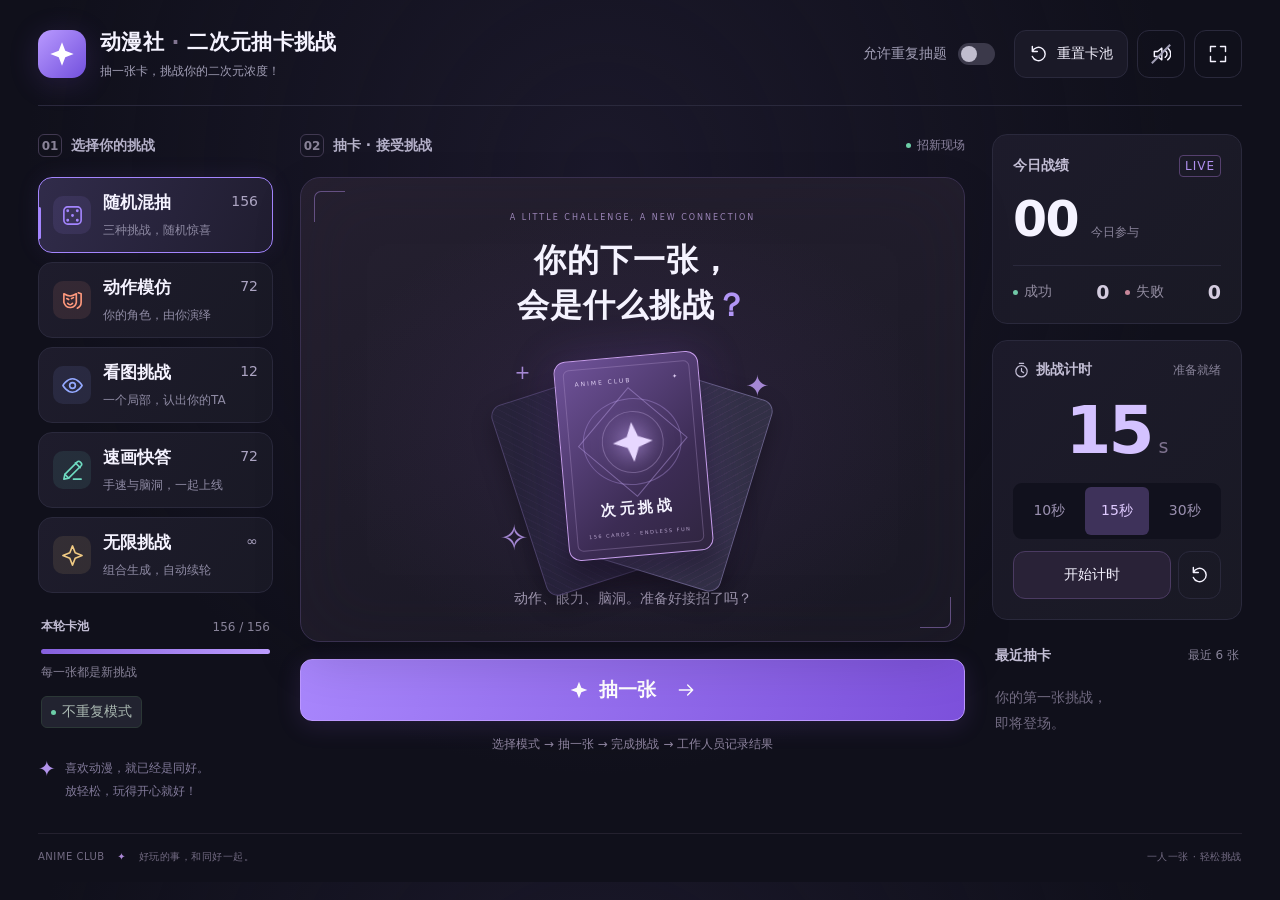
==== github-pages-game/index.html @ 8ce460ad "Add files via upload" ====
<!doctype html>
<html lang="zh-CN">
<head>
  <meta charset="utf-8">
  <meta name="viewport" content="width=device-width, initial-scale=1, viewport-fit=cover">
  <meta name="theme-color" content="#10101b">
  <meta name="description" content="动漫社招新现场抽卡小游戏：156张固定题，1104种组合挑战，自动续轮，离线也能玩。">
  <title>动漫社 · 二次元抽卡挑战</title>
  <link rel="icon" href="data:image/svg+xml,%3Csvg xmlns='http://www.w3.org/2000/svg' viewBox='0 0 64 64'%3E%3Crect width='64' height='64' rx='16' fill='%237c4dff'/%3E%3Cpath d='M32 8 38 26 56 32 38 38 32 56 26 38 8 32 26 26Z' fill='white'/%3E%3C/svg%3E">
  <link rel="stylesheet" href="style.css">
  <script src="cards.js" defer></script>
  <script src="extra-cards.js" defer></script>
  <script src="generator.js" defer></script>
  <script src="engine.js" defer></script>
  <script src="app.js" defer></script>
</head>
<body>
  <svg class="icon-library" xmlns="http://www.w3.org/2000/svg" aria-hidden="true">
    <symbol id="spark" viewBox="0 0 24 24"><path d="m12 2 2.8 7.2L22 12l-7.2 2.8L12 22l-2.8-7.2L2 12l7.2-2.8Z"/></symbol>
    <symbol id="mask" viewBox="0 0 24 24"><path d="M3 5c5 3 8 3 13 0v9c-1 6-10 8-13 0Z"/><path d="m6 10 2 1m3-1 2-1M7 15c2 2 3 2 5 0M18 4l3 1v9c0 3-2 5-4 6"/></symbol>
    <symbol id="eye" viewBox="0 0 24 24"><path d="M2 12s4-7 10-7 10 7 10 7-4 7-10 7S2 12 2 12Z"/><circle cx="12" cy="12" r="3"/></symbol>
    <symbol id="pen" viewBox="0 0 24 24"><path d="m15 4 5 5M3 21l5-1L21 7c2-2-2-6-4-4L4 16Z"/><path d="m4 16 4 4M13 21h8"/></symbol>
    <symbol id="dice" viewBox="0 0 24 24"><rect x="3" y="3" width="18" height="18" rx="4"/><path d="M7 7h.01M17 7h.01M12 12h.01M7 17h.01M17 17h.01" stroke-width="3"/></symbol>
    <symbol id="reset" viewBox="0 0 24 24"><path d="M4 9a8 8 0 1 1 0 6M4 3v6h6"/></symbol>
    <symbol id="clock" viewBox="0 0 24 24"><circle cx="12" cy="13" r="8"/><path d="M12 9v4l3 2M9 2h6"/></symbol>
    <symbol id="check" viewBox="0 0 24 24"><path d="m5 12 4 4L19 6"/></symbol>
    <symbol id="close" viewBox="0 0 24 24"><path d="m6 6 12 12M18 6 6 18"/></symbol>
    <symbol id="sound" viewBox="0 0 24 24"><path d="M4 9h4l5-4v14l-5-4H4ZM17 8c3 2 3 6 0 8M20 5c5 4 5 10 0 14"/></symbol>
    <symbol id="expand" viewBox="0 0 24 24"><path d="M9 3H3v6M15 3h6v6M3 15v6h6M21 15v6h-6"/></symbol>
    <symbol id="arrow" viewBox="0 0 24 24"><path d="M4 12h16m-6-6 6 6-6 6"/></symbol>
  </svg>
  <div class="app-shell">
    <header class="header">
      <div class="brand"><span class="brand-mark"><svg><use href="#spark"/></svg></span><div><h1>动漫社 <span>·</span> 二次元抽卡挑战</h1><p>抽一张卡，挑战你的二次元浓度！</p></div></div>
      <div class="header-actions">
        <label class="repeat-control"><span>允许重复抽题</span><input id="repeat-toggle" type="checkbox"><span class="switch" aria-hidden="true"></span></label>
        <button id="reset-pool" class="subtle"><svg><use href="#reset"/></svg>重置卡池</button>
        <button id="sound-toggle" class="icon-button" aria-label="开启音效" aria-pressed="false"><svg><use href="#sound"/></svg><span class="mute-line"></span></button>
        <button id="fullscreen" class="icon-button" aria-label="全屏显示"><svg><use href="#expand"/></svg></button>
      </div>
    </header>
    <main class="game-layout">
      <aside class="mode-column">
        <div class="section-label"><span class="step">01</span>选择你的挑战</div>
        <div id="modes" class="modes" role="group" aria-label="抽卡模式">
          <button class="mode-button active" data-mode="mix" aria-pressed="true"><span class="mode-icon"><svg><use href="#dice"/></svg></span><span class="mode-copy"><strong>随机混抽</strong><small>三种挑战，随机惊喜</small></span><span class="mode-count" data-count="mix">156</span></button>
          <button class="mode-button" data-mode="action" aria-pressed="false"><span class="mode-icon"><svg><use href="#mask"/></svg></span><span class="mode-copy"><strong>动作模仿</strong><small>你的角色，由你演绎</small></span><span class="mode-count" data-count="action">72</span></button>
          <button class="mode-button" data-mode="image" aria-pressed="false"><span class="mode-icon"><svg><use href="#eye"/></svg></span><span class="mode-copy"><strong>看图挑战</strong><small>一个局部，认出你的TA</small></span><span class="mode-count" data-count="image">12</span></button>
          <button class="mode-button" data-mode="quick" aria-pressed="false"><span class="mode-icon"><svg><use href="#pen"/></svg></span><span class="mode-copy"><strong>速画快答</strong><small>手速与脑洞，一起上线</small></span><span class="mode-count" data-count="quick">72</span></button>
          <button class="mode-button" data-mode="infinite" aria-pressed="false"><span class="mode-icon"><svg><use href="#spark"/></svg></span><span class="mode-copy"><strong>无限挑战</strong><small>组合生成，自动续轮</small></span><span class="mode-count" data-count="infinite">∞</span></button>
        </div>
        <section class="pool-section"><div class="small-heading"><span id="pool-label">本轮卡池</span> <span id="pool-total">156 / 156</span></div><div class="pool-track"><span id="pool-progress"></span></div><p id="pool-note">每一张都是新挑战</p><span id="repeat-status" class="status-chip"><i></i>不重复模式</span></section>
        <div class="welcome-note"><span>✦</span><p>喜欢动漫，就已经是同好。<br>放轻松，玩得开心就好！</p></div>
      </aside>
      <section class="play-column" aria-label="抽卡挑战">
        <div class="play-topline"><span class="section-label"><span class="step">02</span>抽卡 · 接受挑战</span><span class="live-label"><i></i>招新现场</span></div>
        <div id="card-stage" class="card-stage" aria-live="polite">
          <div class="idle-state"><span class="eyebrow">A LITTLE CHALLENGE, A NEW CONNECTION</span><h2>你的下一张，<br>会是什么挑战<span>？</span></h2><div class="deck-art" aria-hidden="true"><div class="deck-card back-one"></div><div class="deck-card back-two"></div><div class="deck-card front"><div class="deck-inner"><span class="deck-top">ANIME CLUB <b>✦</b></span><div class="orbital"><div class="orbital-inner"><svg><use href="#spark"/></svg></div></div><strong>次元挑战</strong><span class="deck-bottom">36 CARDS · ENDLESS FUN</span></div></div><span class="floating-star one">✦</span><span class="floating-star two">✧</span><span class="floating-star three">+</span></div><p class="idle-hint">动作、眼力、脑洞。准备好接招了吗？</p></div>
        </div>
        <div id="result-banner" class="result-banner" hidden></div>
        <div class="primary-row"><button id="reveal-answer" class="reveal-button" hidden><svg><use href="#eye"/></svg>显示答案</button><button id="draw-card" class="draw-button"><svg><use href="#spark"/></svg><span>抽一张</span><svg class="arrow"><use href="#arrow"/></svg></button></div>
        <div id="judge-controls" class="judge-controls" hidden><button id="success" class="success-button"><svg><use href="#check"/></svg>挑战成功</button><button id="failure" class="failure-button"><svg><use href="#close"/></svg>挑战失败</button></div>
        <p id="play-hint" class="play-hint">选择模式 → 抽一张 → 完成挑战 → 工作人员记录结果</p>
      </section>
      <aside class="host-column">
        <section class="panel stats-panel"><div class="small-heading">今日战绩 <span>LIVE</span></div><div class="participant-stat"><strong id="participants">00</strong><span>今日参与</span></div><div class="result-stats"><div><i class="success-dot"></i>成功<strong id="success-count">0</strong></div><div><i class="failure-dot"></i>失败<strong id="failure-count">0</strong></div></div></section>
        <section class="panel timer-panel"><div class="small-heading"><span><svg><use href="#clock"/></svg>挑战计时</span><span id="timer-label">准备就绪</span></div><div id="timer-display" class="timer-display" role="timer" aria-label="剩余15秒">15<span>s</span></div><div id="timer-presets" class="timer-presets" role="group" aria-label="计时时长"><button data-seconds="10" aria-pressed="false">10秒</button><button data-seconds="15" class="selected" aria-pressed="true">15秒</button><button data-seconds="30" aria-pressed="false">30秒</button></div><div class="timer-buttons"><button id="timer-start">开始计时</button><button id="timer-reset" aria-label="重置倒计时"><svg><use href="#reset"/></svg></button></div></section>
        <section class="history-section"><div class="small-heading">最近抽卡 <span>最近 6 张</span></div><ol id="history"><li class="history-empty">你的第一张挑战，<br>即将登场。</li></ol></section>
      </aside>
    </main>
    <footer><span>ANIME CLUB <b>✦</b> 好玩的事，和同好一起。</span><span id="offline-state">一人一张 · 轻松挑战</span></footer>
  </div>
  <dialog id="reset-dialog"><form method="dialog"><span class="dialog-symbol">↻</span><h2>开启新一轮挑战？</h2><p>156 张固定题恢复，组合生成轮次重新开始，当前挑战与最近抽卡清空。今日参与、成功和失败统计保留。</p><div class="dialog-actions"><button value="cancel">继续这轮</button><button id="confirm-reset" value="reset" class="draw-button">重置卡池</button></div></form></dialog>
  <div id="toast" class="toast" role="status"></div>
</body>
</html>
---- github-pages-game/style.css ----
:root {
  color-scheme:dark;
  --bg:#10101b;
  --panel:#191925;
  --line:#2a293c;
  --text:#f5f3ff;
  --muted:#a19eB5;
  --purple:#a485ff;
  --accent:#a485ff;
  --action:#ff997d;
  --image:#94a9ff;
  --quick:#6edac0;
  font-family:system-ui,-apple-system,"Segoe UI","Microsoft YaHei",sans-serif
}

* {
  box-sizing:border-box
}

body {
  margin:0;
  background:radial-gradient(ellipse at 47% 20%,#25203980,transparent 60%),var(--bg);
  color:var(--text)
}

button,input {
  font:inherit
}

button {
  color:inherit;
  cursor:pointer;
  touch-action:manipulation;
  user-select:none;
  min-height:48px;
  border:1px solid var(--line);
  background:var(--panel);
  border-radius:12px;
  transition:background .18s,transform .18s,border-color .18s
}

button:active:not(:disabled) {
  transform:scale(.975)
}

button:focus-visible,input:focus-visible+.switch {
  outline:3px solid #d1bfff;
  outline-offset:4px
}

button:disabled {
  opacity:.42;
  cursor:default
}

button svg,.small-heading svg {
  width:20px;
  height:20px;
  fill:none;
  stroke:currentColor;
  stroke-width:1.7;
  stroke-linecap:round;
  stroke-linejoin:round;
  flex:none
}

svg {
  width:24px;
  height:24px
}

.icon-library {
  display:none
}

[hidden] {
  display:none!important
}

.app-shell {
  max-width:1600px;
  margin:auto;
  padding:28px 38px 18px
}

.header {
  display:flex;
  justify-content:space-between;
  align-items:center;
  gap:20px;
  padding-bottom:25px;
  border-bottom:1px solid var(--line)
}

.brand {
  display:flex;
  align-items:center;
  gap:14px
}

.brand-mark {
  width:48px;
  height:48px;
  border-radius:14px;
  background:linear-gradient(135deg,#b99aff,#7250dd);
  display:grid;
  place-items:center;
  box-shadow:0 5px 30px #8957e72e
}

.brand-mark svg {
  fill:white;
  stroke:none;
  width:28px;
  height:28px
}

h1 {
  font-size:21px;
  font-weight:700;
  letter-spacing:.3px;
  margin:0
}

h1 span {
  color:#817490
}

.brand p {
  font-size:13px;
  color:var(--muted);
  margin:7px 0 0
}

.header-actions {
  display:flex;
  align-items:center;
  gap:9px
}

.repeat-control {
  display:flex;
  align-items:center;
  gap:11px;
  font-size:13px;
  color:var(--muted);
  min-height:48px;
  padding:0 10px;
  cursor:pointer
}

.repeat-control input {
  position:absolute;
  opacity:0;
  width:1px;
  height:1px
}

.switch {
  width:37px;
  height:22px;
  border-radius:20px;
  background:#3b394a;
  position:relative
}

.switch:after {
  content:"";
  width:16px;
  height:16px;
  position:absolute;
  top:3px;
  left:3px;
  border-radius:50%;
  background:#c0bdce;
  transition:transform .2s
}

.repeat-control input:checked+.switch {
  background:#8c65ed
}

.repeat-control input:checked+.switch:after {
  transform:translateX(15px);
  background:#fff
}

.subtle {
  display:flex;
  align-items:center;
  justify-content:center;
  gap:8px;
  padding:0 14px;
  font-size:13px;
  background:#1a1927
}

.icon-button {
  width:48px;
  display:grid;
  place-items:center;
  background:transparent;
  position:relative
}

.mute-line {
  position:absolute;
  width:26px;
  height:2px;
  background:var(--muted);
  transform:rotate(-45deg)
}

.game-layout {
  display:grid;
  grid-template-columns:235px minmax(0,1fr) 250px;
  gap:27px;
  padding-top:28px
}

.section-label {
  color:#b4b0c8;
  font-size:13px;
  display:flex;
  align-items:center;
  gap:9px;
  font-weight:600
}

.step {
  font-size:11px;
  color:#898398;
  border:1px solid #413951;
  width:24px;
  height:23px;
  border-radius:6px;
  display:grid;
  place-items:center;
  font-variant-numeric:tabular-nums
}

.modes {
  display:grid;
  gap:12px;
  margin-top:20px
}

.mode-button {
  display:flex;
  align-items:center;
  gap:12px;
  position:relative;
  min-height:92px;
  text-align:left;
  padding:16px 14px;
  background:linear-gradient(125deg,#1e1c2c,#191925);
  border-radius:14px;
  --mode:var(--purple)
}

.mode-button[data-mode=action] {
  --mode:var(--action)
}

.mode-button[data-mode=image] {
  --mode:var(--image)
}

.mode-button[data-mode=quick] {
  --mode:var(--quick)
}

.mode-button[data-mode=infinite] {
  --mode:#f0ca83
}

/* 第五个模式保持横屏操作区紧凑，竖屏则占一整行。 */
@media(min-width:761px) and (orientation:landscape) {
  .modes { gap:9px; }
  .mode-button { min-height:76px; padding:12px 14px; }
}

.mode-button.active {
  border-color:var(--mode);
  background:linear-gradient(110deg,color-mix(in srgb,var(--mode) 17%,#191925),#201d30);
  box-shadow:0 0 24px color-mix(in srgb,var(--mode) 8%,transparent)
}

.mode-button.active:before {
  content:"";
  position:absolute;
  left:-1px;
  top:29px;
  height:32px;
  width:3px;
  background:var(--mode);
  border-radius:2px
}

.mode-icon {
  color:var(--mode);
  width:38px;
  height:38px;
  display:grid;
  place-items:center;
  border-radius:10px;
  background:color-mix(in srgb,var(--mode) 10%,transparent);
  flex:none
}

.mode-icon svg {
  width:23px;
  height:23px
}

.mode-copy {
  flex:1;
  min-width:0
}

.mode-copy strong {
  display:block;
  font-size:17px;
  font-weight:650
}

.mode-copy small {
  display:block;
  color:#8f8ba4;
  font-size:11px;
  margin-top:7px;
  white-space:nowrap
}

.mode-count {
  align-self:flex-start;
  color:#aca4c2;
  font-size:12px;
  padding-top:3px
}

.pool-section {
  padding:25px 3px 0
}

.small-heading {
  display:flex;
  justify-content:space-between;
  align-items:center;
  font-size:13px;
  font-weight:600;
  gap:8px;
  color:#c3bed5
}

.small-heading>span:last-child {
  font-size:11px;
  font-weight:400;
  color:#888399
}

.pool-track {
  height:5px;
  background:#292536;
  border-radius:9px;
  overflow:hidden;
  margin:14px 0 10px
}

.pool-track span {
  display:block;
  width:100%;
  height:100%;
  background:linear-gradient(90deg,#8560dd,#bd9dff);
  transition:width .25s
}

.pool-section p {
  font-size:11px;
  color:#868197;
  margin:0 0 15px
}

.status-chip {
  display:inline-flex;
  align-items:center;
  gap:6px;
  background:#222330;
  color:#a9b7b0;
  font-size:11px;
  padding:6px 9px;
  border:1px solid #2b3836;
  border-radius:6px
}

.status-chip i,.live-label i {
  width:5px;
  height:5px;
  border-radius:50%;
  background:#6ccea7
}

.welcome-note {
  display:flex;
  align-items:flex-start;
  gap:9px;
  margin-top:29px;
  color:#827a9a
}

.welcome-note>span {
  color:#b293eb;
  font-size:21px
}

.welcome-note p {
  font-size:11px;
  line-height:1.9;
  margin:0
}

.play-column {
  min-width:0
}

.play-topline {
  display:flex;
  justify-content:space-between;
  align-items:center;
  margin-bottom:20px
}

.live-label {
  font-size:11px;
  display:flex;
  align-items:center;
  gap:6px;
  color:#8c849f
}

.card-stage {
  position:relative;
  min-height:465px;
  border:1px solid #39304f;
  border-radius:20px;
  overflow:hidden;
  background:radial-gradient(ellipse at 50% 55%,#50337040,transparent 65%),linear-gradient(160deg,#252030,#191824);
  box-shadow:inset 0 0 70px #281e332a,0 20px 50px #0002
}

.card-stage:before,.card-stage:after {
  content:"";
  position:absolute;
  width:30px;
  height:30px;
  border-color:#8065a7;
  border-style:solid;
  pointer-events:none;
  opacity:.7
}

.card-stage:before {
  left:13px;
  top:13px;
  border-width:1px 0 0 1px;
  border-radius:7px 0 0
}

.card-stage:after {
  right:13px;
  bottom:13px;
  border-width:0 1px 1px 0;
  border-radius:0 0 7px
}

.idle-state {
  text-align:center;
  padding:27px 20px 19px
}

.eyebrow {
  font-size:8px;
  color:#9b85b7;
  letter-spacing:2px
}

.idle-state h2 {
  font-size:32px;
  line-height:1.4;
  letter-spacing:1px;
  font-weight:750;
  margin:14px 0 0
}

.idle-state h2 span {
  color:#b296f6
}

.deck-art {
  height:230px;
  width:320px;
  position:relative;
  margin:14px auto 2px;
  max-width:100%
}

.deck-card {
  width:145px;
  height:200px;
  position:absolute;
  left:calc(50% - 72px);
  top:14px;
  border-radius:12px;
  border:1px solid #7656a0;
  background:linear-gradient(145deg,#53406a,#2c243d);
  box-shadow:0 10px 25px #0005
}

.back-one {
  transform:rotate(-18deg) translate(-51px,10px);
  border-color:#4b4068;
  background:repeating-linear-gradient(45deg,#27233a,#27233a 5px,#2c2640 5px,#2c2640 6px)
}

.back-two {
  transform:rotate(17deg) translate(48px,8px);
  border-color:#676087;
  background:repeating-linear-gradient(-45deg,#323046,#323046 5px,#3b344e 5px,#3b344e 6px)
}

.front {
  transform:rotate(-5deg);
  background:linear-gradient(140deg,#70539b,#3c2c54 65%,#2f253f);
  border-color:#c69cec;
  box-shadow:0 5px 45px #905ada40,0 15px 25px #0007
}

.deck-inner {
  border:1px solid #b69bd355;
  margin:8px;
  height:calc(100% - 16px);
  border-radius:6px;
  padding:10px;
  display:flex;
  align-items:center;
  flex-direction:column
}

.deck-top {
  font-size:6px;
  letter-spacing:2px;
  display:flex;
  justify-content:space-between;
  width:100%;
  color:#decef2
}

.orbital {
  width:99px;
  height:99px;
  border:1px solid #c4a4f755;
  border-radius:50%;
  display:grid;
  place-items:center;
  margin:15px 0 5px;
  position:relative
}

.orbital:before {
  content:"";
  width:76px;
  height:76px;
  border:1px solid #b79be377;
  position:absolute;
  transform:rotate(45deg)
}

.orbital-inner {
  width:62px;
  height:62px;
  border:1px solid #c8b2e455;
  border-radius:50%;
  display:grid;
  place-items:center
}

.orbital svg {
  width:48px;
  height:48px;
  fill:#e7d7ff;
  filter:drop-shadow(0 0 12px #cfadff)
}

.deck-inner>strong {
  font-size:15px;
  letter-spacing:4px;
  margin-top:9px
}

.deck-bottom {
  font-size:5px;
  letter-spacing:1.5px;
  margin-top:12px;
  color:#b6a3cc
}

.floating-star {
  position:absolute;
  color:#a588d4
}

.floating-star.one {
  top:27px;
  right:23px;
  font-size:29px
}

.floating-star.two {
  bottom:14px;
  left:27px;
  font-size:35px
}

.floating-star.three {
  top:19px;
  left:42px;
  font-size:19px
}

.idle-hint {
  font-size:12px;
  color:#a49bb4;
  margin:10px 0 0
}

.primary-row {
  display:flex;
  gap:12px;
  margin-top:17px
}

.draw-button {
  display:flex;
  justify-content:center;
  align-items:center;
  gap:10px;
  background:linear-gradient(105deg,#a886fc,#7c50db);
  border:1px solid #bc98ff;
  color:white;
  font-weight:700;
  font-size:19px;
  height:62px;
  box-shadow:0 5px 24px #9760ed25;
  flex:1
}

.draw-button svg:first-child {
  fill:#fff;
  stroke:none
}

.draw-button .arrow {
  margin-left:10px
}

.reveal-button {
  min-height:62px;
  display:flex;
  align-items:center;
  justify-content:center;
  gap:8px;
  padding:0 20px;
  font-weight:600;
  font-size:17px;
  background:#34334f;
  border-color:#8985bb;
  flex:1
}

.judge-controls {
  display:flex;
  gap:12px;
  margin-top:12px
}

.judge-controls button {
  flex:1;
  display:flex;
  align-items:center;
  justify-content:center;
  gap:8px;
  height:52px;
  font-size:15px
}

.success-button {
  color:#83ddbb;
  border-color:#3f665d;
  background:#20312e
}

.failure-button {
  color:#d8a5b1;
  background:#31252d;
  border-color:#60404e
}

.play-hint {
  font-size:11px;
  line-height:1.8;
  color:#8d839e;
  text-align:center;
  margin:13px 0 0
}

.panel {
  border:1px solid var(--line);
  background:linear-gradient(135deg,#1d1b2b,#191924);
  border-radius:15px;
  padding:20px
}

.participant-stat {
  display:flex;
  align-items:baseline;
  gap:13px;
  margin:15px 0 17px
}

.participant-stat strong {
  font-size:49px;
  font-weight:650;
  line-height:1.15;
  font-variant-numeric:tabular-nums;
  letter-spacing:-1.5px
}

.participant-stat span {
  font-size:12px;
  color:#8b859c
}

.stats-panel .small-heading>span {
  color:#b090ee;
  border:1px solid #55406e;
  padding:3px 5px;
  font-size:8px;
  letter-spacing:1px;
  border-radius:4px
}

.result-stats {
  display:flex;
  border-top:1px solid var(--line);
  padding-top:15px;
  gap:15px
}

.result-stats>div {
  display:flex;
  align-items:center;
  gap:6px;
  font-size:12px;
  color:#918b9f;
  flex:1
}

.result-stats strong {
  color:#d4ccdf;
  font-size:19px;
  margin-left:auto
}

.success-dot,.failure-dot {
  width:5px;
  height:5px;
  background:#71c9a7;
  border-radius:50%
}

.failure-dot {
  background:#c8879a
}

.timer-panel {
  margin-top:16px
}

.timer-panel .small-heading>span:first-child {
  display:flex;
  align-items:center;
  gap:6px;
  font-size:13px;
  font-weight:600;
  color:#c3bed5
}

.timer-panel .small-heading svg {
  width:17px;
  height:17px
}

.timer-display {
  text-align:center;
  font-size:66px;
  line-height:1.2;
  margin:12px 0;
  color:#d4c2ff;
  font-weight:550;
  letter-spacing:-3px;
  font-variant-numeric:tabular-nums
}

.timer-display>span {
  font-size:19px;
  letter-spacing:0;
  color:#7f738f;
  margin-left:7px;
  font-weight:400
}

.timer-presets {
  display:flex;
  background:#11111d;
  padding:4px;
  border-radius:9px;
  gap:3px
}

.timer-presets button {
  flex:1;
  min-height:43px;
  border:none;
  background:transparent;
  font-size:12px;
  color:#9a90af;
  border-radius:6px
}

.timer-presets button.selected {
  background:#3e325a;
  color:#dfcaff
}

.timer-buttons {
  display:flex;
  gap:7px;
  margin-top:12px
}

.timer-buttons button:first-child {
  flex:1;
  background:#292237;
  border-color:#4b3b62;
  font-size:13px
}

.timer-buttons button:last-child {
  width:43px;
  display:grid;
  place-items:center;
  background:transparent
}

.timer-panel.time-up {
  border-color:#eaaa78;
  background:#35251f
}

.time-up .timer-display {
  color:#ffc08e
}

.history-section {
  margin-top:27px;
  padding:0 3px
}

.history-section ol {
  list-style:none;
  padding:0;
  margin:16px 0 0
}

.history-section li {
  padding:9px 0;
  border-bottom:1px solid #25222f;
  display:flex;
  gap:9px;
  align-items:center;
  font-size:11px;
  color:#b4aabd
}

.history-section .history-empty {
  display:block;
  border:none;
  line-height:1.9;
  color:#716a81;
  padding-top:3px
}

.history-dot {
  width:6px;
  height:6px;
  border-radius:50%;
  flex:none
}

.history-info {
  min-width:0;
  flex:1
}

.history-info strong {
  font-weight:500;
  display:block;
  white-space:nowrap;
  overflow:hidden;
  text-overflow:ellipsis
}

.history-info small {
  font-size:9px;
  color:#716b82;
  display:block;
  margin-top:3px
}

.history-result {
  font-size:11px;
  color:#8f849f
}

.challenge-card {
  padding:24px 26px;
  min-height:465px;
  display:flex;
  flex-direction:column
}

.card-meta {
  display:flex;
  justify-content:space-between;
  align-items:center;
  color:var(--accent);
  font-size:12px
}

.card-type {
  display:flex;
  align-items:center;
  gap:8px;
  background:color-mix(in srgb,var(--accent) 9%,transparent);
  border:1px solid color-mix(in srgb,var(--accent) 30%,transparent);
  border-radius:7px;
  padding:7px 9px
}

.card-type svg {
  width:17px;
  height:17px;
  stroke:currentColor;
  fill:none;
  stroke-width:1.7;
  stroke-linecap:round;
  stroke-linejoin:round
}

.card-id {
  color:#877b99;
  letter-spacing:2px;
  font-family:ui-monospace,monospace
}

.task-body {
  flex:1;
  display:flex;
  flex-direction:column;
  justify-content:center;
  align-items:center;
  text-align:center;
  padding:20px 5px
}

.task-symbol {
  color:var(--accent);
  border:1px solid color-mix(in srgb,var(--accent) 25%,transparent);
  background:color-mix(in srgb,var(--accent) 8%,transparent);
  width:82px;
  height:82px;
  border-radius:22px;
  display:grid;
  place-items:center;
  margin-bottom:22px;
  transform:rotate(-5deg)
}

.task-symbol svg {
  width:43px;
  height:43px;
  stroke:currentColor;
  fill:none;
  stroke-width:1.3;
  stroke-linecap:round;
  stroke-linejoin:round
}

.task-body h2 {
  font-size:32px;
  margin:0 0 20px;
  color:#f5efff;
  line-height:1.3
}

.task-body p {
  font-size:22px;
  line-height:1.7;
  color:#d1c7dd;
  max-width:560px;
  margin:0
}

.card-bottom {
  border-top:1px solid #47395170;
  padding-top:15px;
  display:flex;
  justify-content:space-between;
  gap:10px;
  font-size:12px;
  color:#a091b1
}

.image-card {
  padding-bottom:17px
}

.image-card h2 {
  font-size:25px;
  text-align:center;
  margin:16px 0 12px
}

.image-frame {
  height:294px;
  border:1px solid #51456a;
  border-radius:12px;
  overflow:hidden;
  display:grid;
  place-items:center;
  background:radial-gradient(ellipse,#494058,#252030);
  position:relative
}

.image-frame img {
  display:block;
  width:100%;
  height:100%;
  object-fit:contain;
  min-height:0
}

.image-frame.guess img {
  object-fit:cover
}

.image-caption {
  text-align:center;
  color:#aea0be;
  font-size:13px;
  margin:12px 0 0
}

.image-error {
  padding:24px;
  font-size:17px;
  text-align:center;
  line-height:1.7
}

.result-banner {
  border:1px solid #426457;
  background:#213a30;
  color:#b1efd2;
  text-align:center;
  padding:12px;
  border-radius:10px;
  font-size:15px;
  margin-top:12px
}

.result-banner.failed {
  background:#352932;
  border-color:#634552;
  color:#edc0cb
}

.exhausted-state {
  min-height:465px;
  display:flex;
  flex-direction:column;
  align-items:center;
  justify-content:center;
  padding:35px 25px;
  text-align:center
}

.exhausted-state>span {
  font-size:60px;
  color:#b497e7
}

.exhausted-state h2 {
  font-size:27px;
  margin:18px 0
}

.exhausted-state p {
  font-size:16px;
  color:#aaa0bc;
  line-height:1.9;
  margin:0
}

.exhausted-actions {
  display:flex;
  flex-wrap:wrap;
  gap:10px;
  justify-content:center;
  margin-top:22px
}

.exhausted-actions button {
  padding:0 17px;
  background:#332841;
  border-color:#755891
}

.dealing {
  animation:deal .48s ease-out
}

.revealing {
  animation:reveal .35s ease-out
}

@keyframes deal {
  0% {
    opacity:.3;
    transform:perspective(1000px) rotateY(70deg) scale(.94)
  }

  100% {
    opacity:1;
    transform:perspective(1000px) rotateY(0) scale(1)
  }

}

@keyframes reveal {
  from {
    opacity:.4;
    transform:scale(.975)
  }

  to {
    opacity:1;
    transform:scale(1)
  }

}

footer {
  display:flex;
  justify-content:space-between;
  gap:10px;
  border-top:1px solid #24212f;
  margin-top:30px;
  padding-top:16px;
  font-size:10px;
  color:#736b83;
  letter-spacing:.5px
}

footer b {
  color:#ac88d6;
  margin:0 9px
}

dialog {
  background:#211c2d;
  color:var(--text);
  border:1px solid #72598d;
  border-radius:18px;
  padding:30px;
  max-width:460px;
  width:calc(100% - 32px);
  box-shadow:0 20px 80px #0008
}

dialog::backdrop {
  background:#06030dcc;
  backdrop-filter:blur(5px)
}

dialog h2 {
  font-size:23px;
  margin:12px 0
}

dialog p {
  font-size:15px;
  line-height:1.8;
  color:#b9acc9
}

.dialog-symbol {
  font-size:36px;
  color:#be9bea
}

.dialog-actions {
  display:flex;
  gap:12px;
  margin-top:23px
}

.dialog-actions button {
  flex:1;
  min-height:51px;
  font-size:15px;
  height:auto
}

.toast {
  position:fixed;
  bottom:25px;
  left:50%;
  transform:translate(-50%,20px);
  max-width:calc(100% - 32px);
  background:#41354e;
  border:1px solid #8a6b9e;
  border-radius:12px;
  padding:13px 24px;
  font-size:14px;
  box-shadow:0 6px 25px #0005;
  opacity:0;
  pointer-events:none;
  transition:opacity .2s,transform .2s;
  text-align:center;
  z-index:20
}

.toast.visible {
  opacity:1;
  transform:translate(-50%,0)
}

@media(min-width:1400px) {
  .game-layout {
    grid-template-columns:265px minmax(0,1fr) 275px;
    gap:32px
  }

  .card-stage,.challenge-card {
    min-height:520px
  }

  .idle-state {
    padding-top:38px
  }

  .idle-state h2 {
    font-size:38px
  }

  .deck-art {
    margin-top:26px;
    height:250px
  }

  .deck-card {
    width:160px;
    height:220px;
    left:calc(50% - 80px)
  }

  .orbital {
    margin-top:22px
  }

  .image-frame {
    height:348px
  }

}

@media(max-width:1150px) {
  .app-shell {
    padding:22px 22px 16px
  }

  .game-layout {
    grid-template-columns:190px minmax(0,1fr) 210px;
    gap:18px
  }

  .header {
    gap:12px
  }

  h1 {
    font-size:18px
  }

  .header-actions {
    gap:6px
  }

  .repeat-control {
    font-size:11px;
    padding:0 4px;
    gap:7px
  }

  .subtle {
    padding:0 10px;
    font-size:12px
  }

  .icon-button {
    width:43px
  }

  .mode-button {
    padding:14px 10px;
    gap:8px;
    min-height:90px
  }

  .mode-icon {
    width:31px;
    height:35px
  }

  .mode-copy strong {
    font-size:16px
  }

  .mode-copy small {
    font-size:10px
  }

  .panel {
    padding:16px
  }

  .card-stage,.challenge-card {
    min-height:442px
  }

  .idle-state h2 {
    font-size:29px
  }

  .idle-state {
    padding-top:24px
  }

  .eyebrow {
    font-size:7px;
    letter-spacing:1.3px
  }

  .deck-art {
    height:218px
  }

  .challenge-card {
    padding:20px
  }

  .task-body p {
    font-size:21px
  }

  .image-frame {
    height:273px
  }

  .card-bottom {
    font-size:11px
  }

  .timer-display {
    font-size:58px
  }

  .history-section {
    margin-top:23px
  }

}

@media(max-width:950px) {
  .game-layout {
    grid-template-columns:170px minmax(0,1fr) 185px;
    gap:13px
  }

  .app-shell {
    padding:18px 16px 12px
  }

  .brand-mark {
    width:40px;
    height:40px
  }

  .brand {
    gap:10px
  }

  h1 {
    font-size:16px
  }

  .brand p {
    font-size:11px
  }

  .header-actions {
    gap:4px
  }

  .repeat-control>span:first-child {
    max-width:48px;
    line-height:1.4
  }

  .subtle {
    font-size:11px
  }

  .mode-copy small {
    white-space:normal;
    line-height:1.5
  }

  .mode-button {
    gap:6px
  }

  .mode-count {
    font-size:10px
  }

  .play-topline .section-label {
    font-size:11px
  }

  .live-label {
    font-size:10px
  }

  .idle-state h2 {
    font-size:26px
  }

  .idle-state {
    padding-left:12px;
    padding-right:12px
  }

  .deck-art {
    width:280px
  }

  .small-heading {
    font-size:12px
  }

  .panel {
    padding:13px
  }

  .participant-stat strong {
    font-size:45px
  }

  .participant-stat {
    gap:8px
  }

  .participant-stat span {
    font-size:10px
  }

  .timer-panel .small-heading>span:first-child {
    font-size:11px
  }

  .timer-panel .small-heading>span:last-child {
    font-size:9px
  }

  .card-bottom {
    flex-wrap:wrap
  }

  .task-body h2 {
    font-size:28px
  }

  .task-body p {
    font-size:20px
  }

  .reveal-button {
    font-size:15px;
    padding:0 10px
  }

  .draw-button {
    font-size:17px
  }

  .judge-controls {
    gap:8px
  }

  .judge-controls button {
    font-size:13px
  }

}

@media(max-width:760px), (orientation:portrait) and (max-width:1100px) {
  .header {
    flex-wrap:wrap;
    padding-bottom:17px
  }

  .brand {
    width:100%
  }

  h1 {
    font-size:20px
  }

  .header-actions {
    width:100%;
    justify-content:flex-end;
    gap:8px
  }

  .repeat-control {
    margin-right:auto;
    font-size:12px
  }

  .repeat-control>span:first-child {
    max-width:none
  }

  .game-layout {
    grid-template-columns:minmax(0,1fr);
    padding-top:20px;
    gap:20px
  }

  .mode-column {
    display:contents
  }

  .modes {
    grid-template-columns:repeat(2,minmax(0,1fr));
    gap:9px;
    margin-top:0
  }

  .mode-button {
    min-height:75px;
    padding:12px;
    gap:10px
  }

  .mode-copy strong {
    font-size:17px
  }

  .mode-copy small {
    font-size:11px
  }

  .mode-count {
    font-size:12px
  }

  .mode-icon {
    width:36px
  }

  .mode-column>.section-label {
    margin-bottom:-7px
  }

  .pool-section {
    padding:0;
    display:flex;
    align-items:center;
    gap:12px;
    flex-wrap:wrap;
    margin-top:-8px
  }

  .pool-section .small-heading {
    gap:8px
  }

  .pool-track {
    flex:1;
    min-width:40px;
    margin:0
  }

  .pool-section p {
    display:none
  }

  .welcome-note {
    display:none
  }

  .play-topline {
    margin-bottom:12px
  }

  .card-stage,.challenge-card {
    min-height:455px
  }

  .idle-state {
    padding-top:25px
  }

  .idle-state h2 {
    font-size:32px
  }

  .eyebrow {
    font-size:8px
  }

  .deck-art {
    margin-top:14px
  }

  .primary-row {
    margin-top:12px
  }

  .draw-button,.reveal-button {
    height:60px;
    font-size:18px
  }

  .judge-controls button {
    font-size:16px;
    height:54px
  }

  .host-column {
    display:grid;
    grid-template-columns:1fr 1fr;
    gap:12px;
    align-items:start
  }

  .timer-panel {
    margin-top:0
  }

  .stats-panel {
    height:100%
  }

  .history-section {
    grid-column:1/-1;
    margin-top:8px
  }

  .history-section ol {
    display:grid;
    grid-template-columns:1fr 1fr;
    gap:0 18px;
    margin-top:10px
  }

  .panel {
    padding:17px
  }

  .participant-stat {
    flex-direction:column;
    gap:4px;
    margin-top:28px;
    margin-bottom:24px
  }

  .participant-stat strong {
    font-size:55px
  }

  .participant-stat span {
    font-size:12px
  }

  .result-stats {
    margin-top:25px;
    gap:10px
  }

  .timer-panel .small-heading>span:first-child {
    font-size:12px
  }

  .timer-display {
    font-size:58px
  }

  .image-frame {
    height:292px
  }

  .image-card h2 {
    font-size:25px
  }

  .task-body h2 {
    font-size:31px
  }

  .task-body p {
    font-size:23px
  }

  .card-bottom {
    font-size:12px
  }

  footer {
    font-size:9px;
    line-height:1.8;
    align-items:center;
    margin-top:22px
  }

  footer span:last-child {
    white-space:nowrap
  }

}

@media(max-width:390px) {
  .app-shell {
    padding:14px 12px
  }

  .mode-button {
    gap:7px;
    padding:10px
  }

  .mode-copy small {
    font-size:10px
  }

  .mode-copy strong {
    font-size:16px
  }

  .mode-icon {
    width:29px
  }

  .panel {
    padding:12px
  }

  .idle-state h2 {
    font-size:29px
  }

  h1 {
    font-size:18px
  }

  .subtle {
    padding:0 9px
  }

  .header-actions {
    gap:5px
  }

  .task-body p {
    font-size:21px
  }

  .draw-button {
    font-size:17px
  }

  .timer-panel .small-heading>span:last-child {
    font-size:8px
  }

  .result-stats {
    gap:8px
  }

  .result-stats>div {
    font-size:11px
  }

}

@media(prefers-reduced-motion:reduce) {
  *,*:before,*:after {
    animation:none!important;
    transition:none!important
  }

}

/* 现场使用：常用标签更清楚，所有计时触控目标至少 48px。 */
.section-label,.small-heading,.repeat-control,.subtle,.timer-buttons button:first-child,.timer-panel .small-heading>span:first-child {
  font-size:14px
}

.mode-copy small,.pool-section p,.pool-section .small-heading>span,.small-heading>span:last-child,.live-label,.participant-stat span,.timer-panel .small-heading>span:last-child,.play-hint,.welcome-note p,.history-info small,.brand p {
  font-size:12px
}

.mode-copy small {
  white-space:normal;
  line-height:1.5
}

.status-chip,.timer-presets button,.result-stats>div,.card-meta,.image-caption,.history-section li {
  font-size:14px
}

.timer-presets button,.timer-buttons button:last-child {
  min-height:48px
}

.card-bottom {
  font-size:13px
}

.image-caption {
  line-height:1.5
}

.toast {
  font-size:16px
}

.deck-art {
  margin-bottom:18px
}

.idle-hint {
  font-size:14px
}

.history-section li {
  padding:10px 0
}

.step {
  font-size:12px
}

.mode-count {
  font-size:14px
}

.image-frame.guess img {
  object-fit:contain
}

@media(min-width:761px) and (orientation:landscape) and (max-height:820px) {
  .app-shell {
    padding-top:16px
  }

  .header {
    padding-bottom:16px
  }

  .game-layout {
    padding-top:20px
  }

  .card-stage,.challenge-card,.exhausted-state {
    min-height:390px
  }

  .idle-state {
    padding-top:19px
  }

  .idle-state h2 {
    font-size:27px;
    margin-top:10px
  }

  .deck-art {
    height:195px;
    margin-top:6px;
    margin-bottom:9px
  }

  .deck-card {
    height:180px;
    width:133px;
    left:calc(50% - 66px)
  }

  .deck-inner {
    padding:9px
  }

  .orbital {
    width:85px;
    height:85px;
    margin-top:12px
  }

  .orbital:before {
    width:65px;
    height:65px
  }

  .deck-inner>strong {
    font-size:13px;
    margin-top:4px
  }

  .deck-bottom {
    margin-top:7px
  }

  .image-frame {
    height:235px
  }

  .image-card h2 {
    margin:12px 0 10px
  }

  .challenge-card {
    padding-top:18px;
    padding-bottom:18px
  }

  .task-symbol {
    width:65px;
    height:65px;
    margin-bottom:17px
  }

  .task-body {
    padding:12px 0
  }

  .task-body h2 {
    font-size:29px;
    margin-bottom:15px
  }

  .task-body p {
    font-size:22px
  }

  .primary-row {
    margin-top:12px
  }

  .draw-button,.reveal-button {
    height:56px;
    min-height:56px
  }

  .play-hint {
    margin-top:9px
  }

  .mode-button {
    min-height:83px
  }

  .pool-section {
    padding-top:20px
  }

  .welcome-note {
    margin-top:19px
  }

  footer {
    margin-top:20px
  }

  .timer-display {
    font-size:54px;
    margin:9px 0
  }

  .participant-stat strong {
    font-size:43px
  }

  .panel {
    padding:15px
  }

  .history-section {
    margin-top:20px
  }

  .history-section li {
    padding:7px 0
  }

}

@media(max-width:760px), (orientation:portrait) and (max-width:1100px) {
  .card-stage,.challenge-card {
    min-height:455px
  }

  .image-frame {
    height:292px
  }

  .task-body p {
    font-size:23px
  }

  .host-column .small-heading>span:last-child {
    font-size:11px
  }

  .timer-panel .small-heading>span:first-child {
    font-size:13px
  }

  .header-actions .subtle {
    font-size:13px
  }

  .timer-buttons button:first-child {
    font-size:14px
  }

  .pool-section .small-heading {
    font-size:13px
  }

  .status-chip {
    font-size:12px
  }

  .section-label {
    font-size:14px
  }

  .welcome-note {
    display:none
  }

}
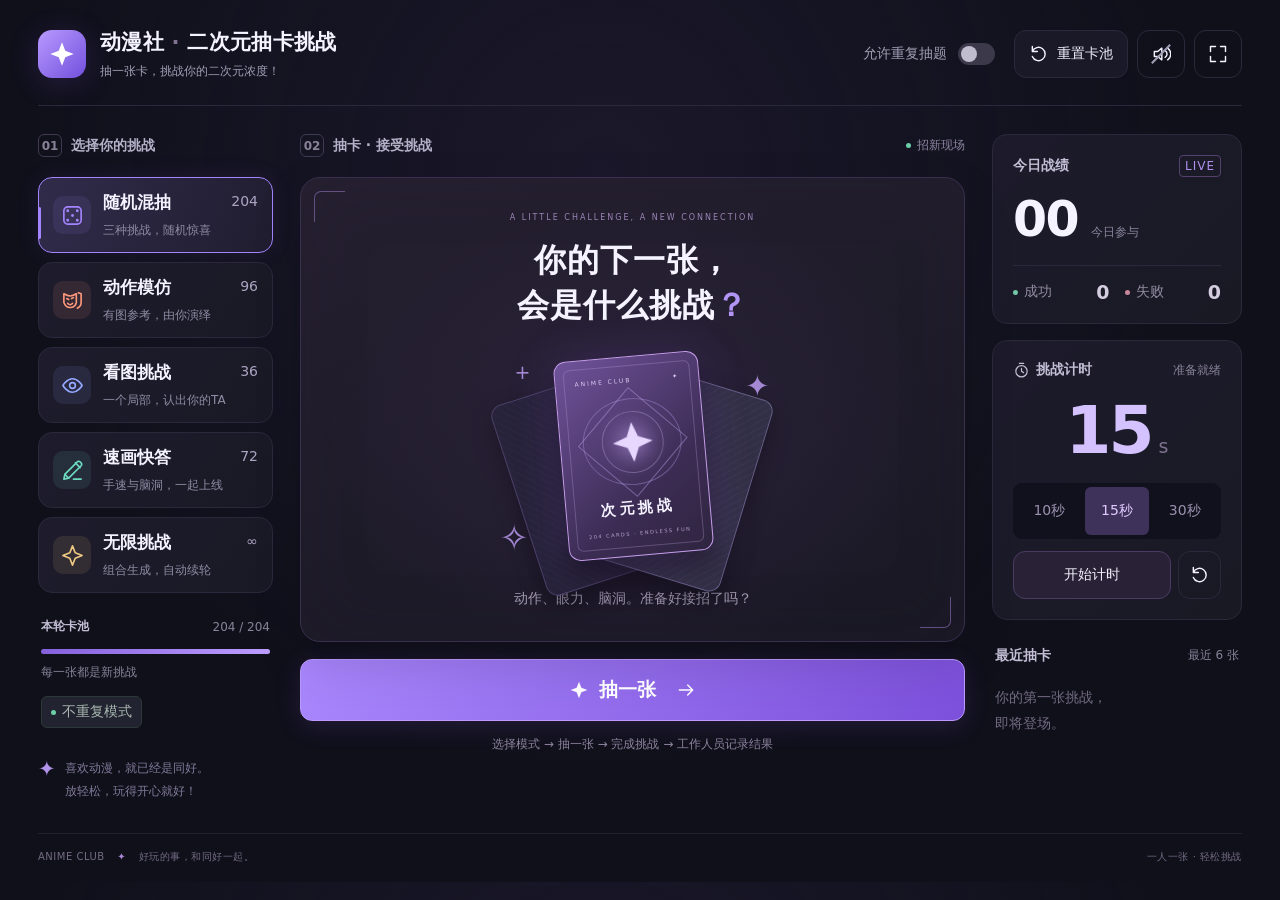
==== commit 1a4d4f72: "Expand pictured action and image challenges; serve game from repository root" ====
--- a/github-pages-game/index.html
+++ b/github-pages-game/index.html
@@ -1,76 +1,2 @@
 <!doctype html>
-<html lang="zh-CN">
-<head>
-  <meta charset="utf-8">
-  <meta name="viewport" content="width=device-width, initial-scale=1, viewport-fit=cover">
-  <meta name="theme-color" content="#10101b">
-  <meta name="description" content="动漫社招新现场抽卡小游戏：156张固定题，1104种组合挑战，自动续轮，离线也能玩。">
-  <title>动漫社 · 二次元抽卡挑战</title>
-  <link rel="icon" href="data:image/svg+xml,%3Csvg xmlns='http://www.w3.org/2000/svg' viewBox='0 0 64 64'%3E%3Crect width='64' height='64' rx='16' fill='%237c4dff'/%3E%3Cpath d='M32 8 38 26 56 32 38 38 32 56 26 38 8 32 26 26Z' fill='white'/%3E%3C/svg%3E">
-  <link rel="stylesheet" href="style.css">
-  <script src="cards.js" defer></script>
-  <script src="extra-cards.js" defer></script>
-  <script src="generator.js" defer></script>
-  <script src="engine.js" defer></script>
-  <script src="app.js" defer></script>
-</head>
-<body>
-  <svg class="icon-library" xmlns="http://www.w3.org/2000/svg" aria-hidden="true">
-    <symbol id="spark" viewBox="0 0 24 24"><path d="m12 2 2.8 7.2L22 12l-7.2 2.8L12 22l-2.8-7.2L2 12l7.2-2.8Z"/></symbol>
-    <symbol id="mask" viewBox="0 0 24 24"><path d="M3 5c5 3 8 3 13 0v9c-1 6-10 8-13 0Z"/><path d="m6 10 2 1m3-1 2-1M7 15c2 2 3 2 5 0M18 4l3 1v9c0 3-2 5-4 6"/></symbol>
-    <symbol id="eye" viewBox="0 0 24 24"><path d="M2 12s4-7 10-7 10 7 10 7-4 7-10 7S2 12 2 12Z"/><circle cx="12" cy="12" r="3"/></symbol>
-    <symbol id="pen" viewBox="0 0 24 24"><path d="m15 4 5 5M3 21l5-1L21 7c2-2-2-6-4-4L4 16Z"/><path d="m4 16 4 4M13 21h8"/></symbol>
-    <symbol id="dice" viewBox="0 0 24 24"><rect x="3" y="3" width="18" height="18" rx="4"/><path d="M7 7h.01M17 7h.01M12 12h.01M7 17h.01M17 17h.01" stroke-width="3"/></symbol>
-    <symbol id="reset" viewBox="0 0 24 24"><path d="M4 9a8 8 0 1 1 0 6M4 3v6h6"/></symbol>
-    <symbol id="clock" viewBox="0 0 24 24"><circle cx="12" cy="13" r="8"/><path d="M12 9v4l3 2M9 2h6"/></symbol>
-    <symbol id="check" viewBox="0 0 24 24"><path d="m5 12 4 4L19 6"/></symbol>
-    <symbol id="close" viewBox="0 0 24 24"><path d="m6 6 12 12M18 6 6 18"/></symbol>
-    <symbol id="sound" viewBox="0 0 24 24"><path d="M4 9h4l5-4v14l-5-4H4ZM17 8c3 2 3 6 0 8M20 5c5 4 5 10 0 14"/></symbol>
-    <symbol id="expand" viewBox="0 0 24 24"><path d="M9 3H3v6M15 3h6v6M3 15v6h6M21 15v6h-6"/></symbol>
-    <symbol id="arrow" viewBox="0 0 24 24"><path d="M4 12h16m-6-6 6 6-6 6"/></symbol>
-  </svg>
-  <div class="app-shell">
-    <header class="header">
-      <div class="brand"><span class="brand-mark"><svg><use href="#spark"/></svg></span><div><h1>动漫社 <span>·</span> 二次元抽卡挑战</h1><p>抽一张卡，挑战你的二次元浓度！</p></div></div>
-      <div class="header-actions">
-        <label class="repeat-control"><span>允许重复抽题</span><input id="repeat-toggle" type="checkbox"><span class="switch" aria-hidden="true"></span></label>
-        <button id="reset-pool" class="subtle"><svg><use href="#reset"/></svg>重置卡池</button>
-        <button id="sound-toggle" class="icon-button" aria-label="开启音效" aria-pressed="false"><svg><use href="#sound"/></svg><span class="mute-line"></span></button>
-        <button id="fullscreen" class="icon-button" aria-label="全屏显示"><svg><use href="#expand"/></svg></button>
-      </div>
-    </header>
-    <main class="game-layout">
-      <aside class="mode-column">
-        <div class="section-label"><span class="step">01</span>选择你的挑战</div>
-        <div id="modes" class="modes" role="group" aria-label="抽卡模式">
-          <button class="mode-button active" data-mode="mix" aria-pressed="true"><span class="mode-icon"><svg><use href="#dice"/></svg></span><span class="mode-copy"><strong>随机混抽</strong><small>三种挑战，随机惊喜</small></span><span class="mode-count" data-count="mix">156</span></button>
-          <button class="mode-button" data-mode="action" aria-pressed="false"><span class="mode-icon"><svg><use href="#mask"/></svg></span><span class="mode-copy"><strong>动作模仿</strong><small>你的角色，由你演绎</small></span><span class="mode-count" data-count="action">72</span></button>
-          <button class="mode-button" data-mode="image" aria-pressed="false"><span class="mode-icon"><svg><use href="#eye"/></svg></span><span class="mode-copy"><strong>看图挑战</strong><small>一个局部，认出你的TA</small></span><span class="mode-count" data-count="image">12</span></button>
-          <button class="mode-button" data-mode="quick" aria-pressed="false"><span class="mode-icon"><svg><use href="#pen"/></svg></span><span class="mode-copy"><strong>速画快答</strong><small>手速与脑洞，一起上线</small></span><span class="mode-count" data-count="quick">72</span></button>
-          <button class="mode-button" data-mode="infinite" aria-pressed="false"><span class="mode-icon"><svg><use href="#spark"/></svg></span><span class="mode-copy"><strong>无限挑战</strong><small>组合生成，自动续轮</small></span><span class="mode-count" data-count="infinite">∞</span></button>
-        </div>
-        <section class="pool-section"><div class="small-heading"><span id="pool-label">本轮卡池</span> <span id="pool-total">156 / 156</span></div><div class="pool-track"><span id="pool-progress"></span></div><p id="pool-note">每一张都是新挑战</p><span id="repeat-status" class="status-chip"><i></i>不重复模式</span></section>
-        <div class="welcome-note"><span>✦</span><p>喜欢动漫，就已经是同好。<br>放轻松，玩得开心就好！</p></div>
-      </aside>
-      <section class="play-column" aria-label="抽卡挑战">
-        <div class="play-topline"><span class="section-label"><span class="step">02</span>抽卡 · 接受挑战</span><span class="live-label"><i></i>招新现场</span></div>
-        <div id="card-stage" class="card-stage" aria-live="polite">
-          <div class="idle-state"><span class="eyebrow">A LITTLE CHALLENGE, A NEW CONNECTION</span><h2>你的下一张，<br>会是什么挑战<span>？</span></h2><div class="deck-art" aria-hidden="true"><div class="deck-card back-one"></div><div class="deck-card back-two"></div><div class="deck-card front"><div class="deck-inner"><span class="deck-top">ANIME CLUB <b>✦</b></span><div class="orbital"><div class="orbital-inner"><svg><use href="#spark"/></svg></div></div><strong>次元挑战</strong><span class="deck-bottom">36 CARDS · ENDLESS FUN</span></div></div><span class="floating-star one">✦</span><span class="floating-star two">✧</span><span class="floating-star three">+</span></div><p class="idle-hint">动作、眼力、脑洞。准备好接招了吗？</p></div>
-        </div>
-        <div id="result-banner" class="result-banner" hidden></div>
-        <div class="primary-row"><button id="reveal-answer" class="reveal-button" hidden><svg><use href="#eye"/></svg>显示答案</button><button id="draw-card" class="draw-button"><svg><use href="#spark"/></svg><span>抽一张</span><svg class="arrow"><use href="#arrow"/></svg></button></div>
-        <div id="judge-controls" class="judge-controls" hidden><button id="success" class="success-button"><svg><use href="#check"/></svg>挑战成功</button><button id="failure" class="failure-button"><svg><use href="#close"/></svg>挑战失败</button></div>
-        <p id="play-hint" class="play-hint">选择模式 → 抽一张 → 完成挑战 → 工作人员记录结果</p>
-      </section>
-      <aside class="host-column">
-        <section class="panel stats-panel"><div class="small-heading">今日战绩 <span>LIVE</span></div><div class="participant-stat"><strong id="participants">00</strong><span>今日参与</span></div><div class="result-stats"><div><i class="success-dot"></i>成功<strong id="success-count">0</strong></div><div><i class="failure-dot"></i>失败<strong id="failure-count">0</strong></div></div></section>
-        <section class="panel timer-panel"><div class="small-heading"><span><svg><use href="#clock"/></svg>挑战计时</span><span id="timer-label">准备就绪</span></div><div id="timer-display" class="timer-display" role="timer" aria-label="剩余15秒">15<span>s</span></div><div id="timer-presets" class="timer-presets" role="group" aria-label="计时时长"><button data-seconds="10" aria-pressed="false">10秒</button><button data-seconds="15" class="selected" aria-pressed="true">15秒</button><button data-seconds="30" aria-pressed="false">30秒</button></div><div class="timer-buttons"><button id="timer-start">开始计时</button><button id="timer-reset" aria-label="重置倒计时"><svg><use href="#reset"/></svg></button></div></section>
-        <section class="history-section"><div class="small-heading">最近抽卡 <span>最近 6 张</span></div><ol id="history"><li class="history-empty">你的第一张挑战，<br>即将登场。</li></ol></section>
-      </aside>
-    </main>
-    <footer><span>ANIME CLUB <b>✦</b> 好玩的事，和同好一起。</span><span id="offline-state">一人一张 · 轻松挑战</span></footer>
-  </div>
-  <dialog id="reset-dialog"><form method="dialog"><span class="dialog-symbol">↻</span><h2>开启新一轮挑战？</h2><p>156 张固定题恢复，组合生成轮次重新开始，当前挑战与最近抽卡清空。今日参与、成功和失败统计保留。</p><div class="dialog-actions"><button value="cancel">继续这轮</button><button id="confirm-reset" value="reset" class="draw-button">重置卡池</button></div></form></dialog>
-  <div id="toast" class="toast" role="status"></div>
-</body>
-</html>
+<html lang="zh-CN"><head><meta charset="utf-8"><meta name="viewport" content="width=device-width,initial-scale=1"><meta http-equiv="refresh" content="0;url=../"><title>动漫社抽卡挑战 · 已更新</title></head><body><p>游戏已更新至新版本。<a href="../">点击打开动漫社抽卡挑战</a></p></body></html>
